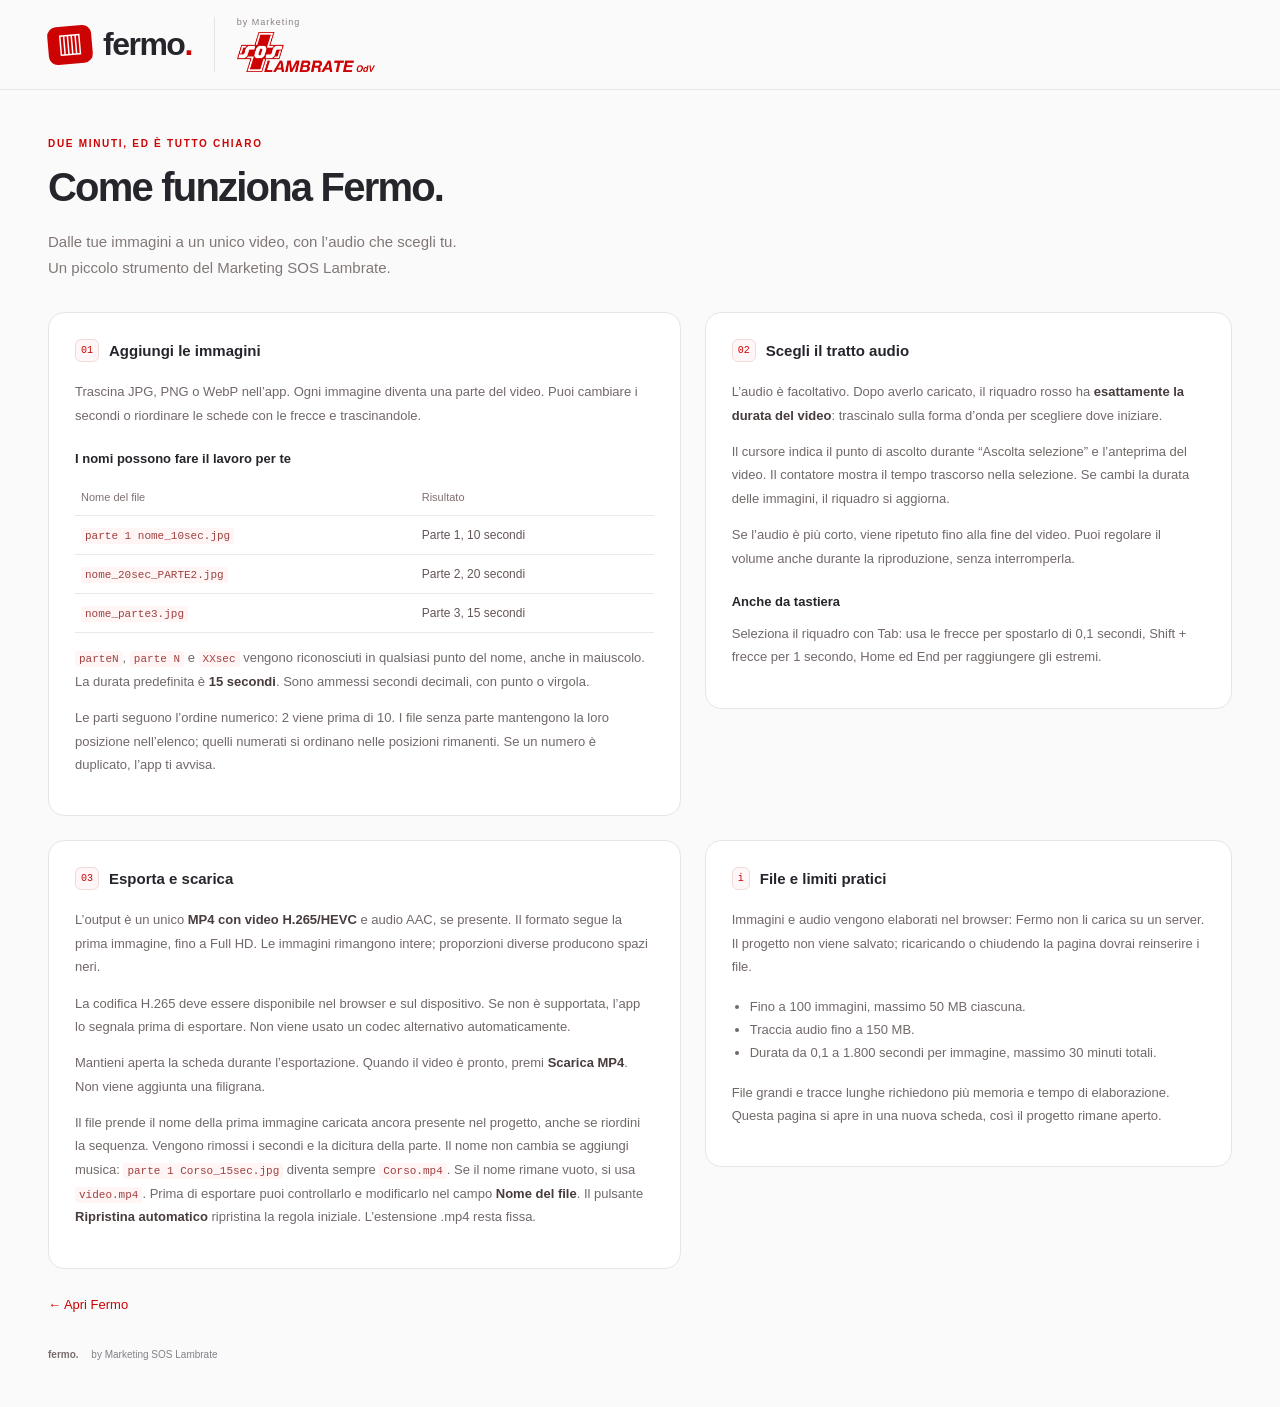
==== come-funziona.html @ 1b1147e3 "Add files via upload" ====
<!doctype html><html lang="it"><head><meta charset="utf-8"><meta name="viewport" content="width=device-width,initial-scale=1"><meta name="theme-color" content="#fafafa"><title>Come funziona — Fermo</title><link rel="stylesheet" href="style.css"></head><body><header><div class="brand-lockup"><a class="brand" href="./"><span class="brand-icon">▥</span> fermo<span class="brand-dot">.</span></a><div class="brand-credit"><span>by Marketing</span><img src="sos-lambrate.png" alt="SOS Lambrate OdV" width="138" height="40"></div></div></header>
<main class="guide-page"><div class="eyebrow">DUE MINUTI, ED È TUTTO CHIARO</div><h1>Come funziona Fermo.</h1><p class="guide-intro">Dalle tue immagini a un unico video, con l’audio che scegli tu.<br>Un piccolo strumento del Marketing SOS Lambrate.</p>
<div class="guide-grid">
<section class="panel"><h2><span class="step">01</span> Aggiungi le immagini</h2><p>Trascina JPG, PNG o WebP nell’app. Ogni immagine diventa una parte del video. Puoi cambiare i secondi o riordinare le schede con le frecce e trascinandole.</p><h3>I nomi possono fare il lavoro per te</h3><div class="guide-table"><table><thead><tr><th>Nome del file</th><th>Risultato</th></tr></thead><tbody><tr><td><code>parte 1 nome_10sec.jpg</code></td><td>Parte 1, 10 secondi</td></tr><tr><td><code>nome_20sec_PARTE2.jpg</code></td><td>Parte 2, 20 secondi</td></tr><tr><td><code>nome_parte3.jpg</code></td><td>Parte 3, 15 secondi</td></tr></tbody></table></div><p><code>parteN</code>, <code>parte N</code> e <code>XXsec</code> vengono riconosciuti in qualsiasi punto del nome, anche in maiuscolo. La durata predefinita è <strong>15 secondi</strong>. Sono ammessi secondi decimali, con punto o virgola.</p><p>Le parti seguono l’ordine numerico: 2 viene prima di 10. I file senza parte mantengono la loro posizione nell’elenco; quelli numerati si ordinano nelle posizioni rimanenti. Se un numero è duplicato, l’app ti avvisa.</p></section>
<section class="panel"><h2><span class="step">02</span> Scegli il tratto audio</h2><p>L’audio è facoltativo. Dopo averlo caricato, il riquadro rosso ha <strong>esattamente la durata del video</strong>: trascinalo sulla forma d’onda per scegliere dove iniziare.</p><p>Il cursore indica il punto di ascolto durante “Ascolta selezione” e l’anteprima del video. Il contatore mostra il tempo trascorso nella selezione. Se cambi la durata delle immagini, il riquadro si aggiorna.</p><p>Se l’audio è più corto, viene ripetuto fino alla fine del video. Puoi regolare il volume anche durante la riproduzione, senza interromperla.</p><h3>Anche da tastiera</h3><p>Seleziona il riquadro con Tab: usa le frecce per spostarlo di 0,1 secondi, Shift + frecce per 1 secondo, Home ed End per raggiungere gli estremi.</p></section>
<section class="panel"><h2><span class="step">03</span> Esporta e scarica</h2><p>L’output è un unico <strong>MP4 con video H.265/HEVC</strong> e audio AAC, se presente. Il formato segue la prima immagine, fino a Full HD. Le immagini rimangono intere; proporzioni diverse producono spazi neri.</p><p>La codifica H.265 deve essere disponibile nel browser e sul dispositivo. Se non è supportata, l’app lo segnala prima di esportare. Non viene usato un codec alternativo automaticamente.</p><p>Mantieni aperta la scheda durante l’esportazione. Quando il video è pronto, premi <strong>Scarica MP4</strong>. Non viene aggiunta una filigrana.</p><p>Il file prende il nome della prima immagine caricata ancora presente nel progetto, anche se riordini la sequenza. Vengono rimossi i secondi e la dicitura della parte. Il nome non cambia se aggiungi musica: <code>parte 1 Corso_15sec.jpg</code> diventa sempre <code>Corso.mp4</code>. Se il nome rimane vuoto, si usa <code>video.mp4</code>. Prima di esportare puoi controllarlo e modificarlo nel campo <strong>Nome del file</strong>. Il pulsante <strong>Ripristina automatico</strong> ripristina la regola iniziale. L’estensione .mp4 resta fissa.</p></section>
<section class="panel"><h2><span class="step">i</span> File e limiti pratici</h2><p>Immagini e audio vengono elaborati nel browser: Fermo non li carica su un server. Il progetto non viene salvato; ricaricando o chiudendo la pagina dovrai reinserire i file.</p><ul><li>Fino a 100 immagini, massimo 50 MB ciascuna.</li><li>Traccia audio fino a 150 MB.</li><li>Durata da 0,1 a 1.800 secondi per immagine, massimo 30 minuti totali.</li></ul><p>File grandi e tracce lunghe richiedono più memoria e tempo di elaborazione. Questa pagina si apre in una nuova scheda, così il progetto rimane aperto.</p></section>
</div><a class="guide-back" href="./">← Apri Fermo</a><footer><span>fermo. <span class="muted">by Marketing SOS Lambrate</span></span></footer></main></body></html>
---- style.css ----
:root{font-family:Inter,ui-sans-serif,-apple-system,BlinkMacSystemFont,"Segoe UI",sans-serif;color:#25252c;background:#fafafa;font-synthesis:none;--accent:#cd0303;--line:#e8e6e0;--muted:#818188}*{box-sizing:border-box}body{margin:0}button,input,select{font:inherit}button,a,label,input{ -webkit-tap-highlight-color:transparent}button,a,select{touch-action:manipulation}button{cursor:pointer}button:disabled{cursor:not-allowed;opacity:.4}button:focus-visible,a:focus-visible,input:focus-visible,select:focus-visible,label:focus-within{outline:3px solid #f8a0a0;outline-offset:3px}button{border:0}header{height:90px;max-width:1280px;margin:auto;padding:0 48px;display:flex;align-items:center;justify-content:space-between;border-bottom:1px solid var(--line)}.brand{display:flex;align-items:center;text-decoration:none;color:inherit;font-size:32px;font-weight:800;letter-spacing:-1.5px}.brand-icon{background:var(--accent);color:white;font-size:27px;padding:1px 9px 5px;border-radius:9px;margin-right:11px;transform:rotate(-5deg);letter-spacing:0}.brand-dot{color:var(--accent)}.private{font-size:12px;color:#66686c;display:flex;align-items:center;gap:8px}.private i,.live-dot{width:6px;height:6px;border-radius:100%;background:#6c9b7b}main{max-width:1280px;margin:auto;padding:48px}.intro{display:flex;justify-content:space-between;align-items:center;margin-bottom:36px}.eyebrow{font-size:10px;letter-spacing:1.7px;font-weight:700;color:var(--accent);margin-bottom:17px}h1{font-size:46px;line-height:1.08;letter-spacing:-1.8px;margin:0;font-weight:650}.intro p{font-size:14px;color:#797a80;margin:17px 0 0}.intro-note{display:flex;gap:18px;align-items:center;margin-right:8px}.intro-note span{background:#eeece7;border:1px solid #e3e0d8;border-radius:12px;padding:20px 15px;font:11px ui-monospace,monospace;transform:rotate(-7deg)}.intro-note span:last-child{background:#ffeded;color:var(--accent);border-color:#f7d1d1;transform:rotate(7deg)}.intro-note b{color:#aaa6b1;font-size:22px;font-weight:400}fieldset{border:0;margin:0;padding:0;min-width:0}.workspace{display:grid;grid-template-columns:1.2fr 1fr;gap:24px;align-items:start}.left-column{display:grid;gap:24px}.panel{background:#fff;border:1px solid var(--line);border-radius:16px;padding:26px}.section-head{display:flex;justify-content:space-between;align-items:center;margin-bottom:23px;gap:10px}h2{font-size:15px;font-weight:650;margin:0;display:flex;align-items:center;gap:10px}.step{font:10px ui-monospace,monospace;border:1px solid #f1dada;background:#fff7f7;border-radius:6px;color:var(--accent);padding:5px}.muted{color:var(--muted);font-size:11px}.dropzone{position:relative;min-height:176px;display:flex;flex-direction:column;justify-content:center;align-items:center;gap:9px;background:#fffafa;border:1.5px dashed #eacaca;border-radius:10px;cursor:pointer;text-align:center;padding:20px}.dropzone.over{background:#ffeded;border-color:var(--accent)}.upload-icon{font-size:28px;color:var(--accent);background:white;box-shadow:0 3px 9px #3200000a;border:1px solid #f4e4e4;border-radius:10px;line-height:38px;width:40px;margin-bottom:4px}.dropzone strong{font-size:13px;font-weight:600}.dropzone>span:last-of-type{font-size:11px;color:#86818f}.dropzone u{color:var(--accent);text-decoration:none}.dropzone input,.audio-upload input{position:absolute;inset:0;opacity:0;width:100%;height:100%;cursor:pointer}.rule{display:flex;gap:12px;font-size:11px;color:#85828d;line-height:1.75;margin:19px 0 0}.rule>span{color:var(--accent);font-size:19px}.rule b{color:#676171;font-weight:550}.rule code{font-size:10px;color:#916969}.rule small{font-size:10px}.tag{font-size:10px;background:#f4f3f0;color:#838086;padding:5px 8px;border-radius:5px}.audio-upload{position:relative;display:flex;align-items:center;gap:13px;padding:16px;border:1px solid var(--line);border-radius:9px;cursor:pointer}.audio-upload div{flex:1;min-width:0}.audio-upload strong{font-size:12px;font-weight:550;display:block;overflow:hidden;text-overflow:ellipsis;white-space:nowrap}.audio-upload small{font-size:10px;color:var(--muted);display:block;margin-top:5px}.music{font-size:25px;color:#aa8d8d}.preview-panel{position:sticky;top:24px}.stage{aspect-ratio:1.17;background:#f0efed;border:1px solid #e8e6e3;border-radius:8px;display:flex;justify-content:center;align-items:center;overflow:hidden}.stage canvas{max-width:100%;max-height:100%;width:auto;height:auto;object-fit:contain}.stage #placeholder{text-align:center;color:#929098}.frame-art{width:71px;height:88px;border:1px solid #d9cece;background:linear-gradient(150deg,#fffbfb,#f1dede);border-radius:9px;display:grid;place-items:center;margin:0 auto 21px;transform:rotate(-8deg);box-shadow:9px 6px 0 -1px #f7eeee,9px 6px 0 0 #e6d3d3}.frame-art span{font-size:32px;color:#c49a9a}.stage strong{font-size:12px;font-weight:500}.stage p{font-size:10px;margin:7px 0 0}.playback{display:flex;align-items:center;gap:11px;margin:18px 0 22px}.play-button{width:29px;height:29px;border-radius:50%;background:#fff0f0;color:var(--accent);font-size:10px;flex-shrink:0}.playback input{width:100%;min-width:20px}.playback span{font:10px ui-monospace,monospace;white-space:nowrap;color:#817b89}input[type=range]{accent-color:var(--accent);cursor:pointer;height:4px}select{width:100%;display:block;border:1px solid var(--line);background:#fff;padding:10px;border-radius:7px;margin-top:8px;font-size:12px;color:#48444e}.preview-settings>label{font-size:11px;color:#65616c}.output-info{display:flex;justify-content:space-between;font-size:10px;color:#939099;margin-top:10px}.footnote{font-size:10px;color:#929097;line-height:1.6;margin:11px 0 20px}.summary{border-top:1px solid var(--line);padding:20px 0;display:flex;align-items:center;justify-content:space-between;font-size:12px;color:#6c6772}.summary strong{font-size:21px;color:#37313e;font-weight:600}.primary{background:var(--accent);color:white;border:0;border-radius:8px;display:flex;justify-content:center;align-items:center;gap:12px;padding:14px 20px;font-size:13px;font-weight:550;text-decoration:none}.preview-panel .primary{width:100%;justify-content:space-between}.export-note{text-align:center;font-size:10px;color:#9b95a4;margin-bottom:0}footer{display:flex;justify-content:space-between;color:#99959d;margin-top:36px;font-size:10px;gap:12px}footer>span:first-child{font-weight:700;color:#796d6d}footer .muted{font-size:10px;font-weight:400;margin-left:10px}.sequence{display:grid;gap:9px;margin-top:18px}.sequence:empty{display:none}.clip{display:flex;align-items:center;gap:10px;border:1px solid var(--line);padding:10px;border-radius:9px;background:white}.clip.dragging{opacity:.4}.clip img{width:49px;height:55px;object-fit:contain;background:#f0efed;border-radius:4px}.clip-main{flex:1;min-width:0}.clip-name{display:block;font-size:11px;white-space:nowrap;text-overflow:ellipsis;overflow:hidden;font-weight:550}.clip-meta{display:block;color:var(--muted);font-size:10px;margin-top:6px}.clip-duration{display:flex;align-items:center;gap:4px;font-size:10px;color:#837c8a}.clip-duration input{width:58px;padding:7px 4px 7px 8px;border:1px solid #e9e4e4;border-radius:5px;color:#554444;font-size:12px}.clip-actions{display:flex;flex-direction:column;gap:1px}.clip-actions button{color:#928282;background:transparent;font-size:12px;padding:2px 5px}.list-tools{font-size:10px;color:#96909c;display:flex;justify-content:space-between;align-items:center;gap:10px;margin-top:15px}.text-button{font-size:10px;color:var(--accent);background:none;padding:4px 0;white-space:nowrap}.warning{font-size:11px;background:#fff5df;color:#8a611c;padding:10px;border-radius:6px;margin-top:12px}.wave-wrap{position:relative;margin-top:22px;background:#faf5f5;border-radius:7px;overflow:hidden;height:70px}.wave-wrap canvas{width:100%;height:100%}#waveSelection{position:absolute;top:0;bottom:0;background:#cd030314;border-left:2px solid var(--accent);border-right:2px solid var(--accent);pointer-events:none}.trim-sliders{display:flex;gap:18px;margin:12px 0 16px}.trim-sliders label{flex:1;font-size:10px;color:#8d7474;display:flex;align-items:center;gap:6px}.trim-sliders input{width:100%;min-width:0}.trim-values{display:flex;gap:13px;align-items:center}.trim-values>label{font-size:9px;color:#9e9292;letter-spacing:1px;flex:1}.trim-values label>div{display:flex;align-items:center;border:1px solid var(--line);border-radius:6px;padding:7px;font-size:11px;color:#9e9292;margin-top:5px}.trim-values input{width:100%;min-width:35px;border:0;font-size:12px;color:#554444;outline:none}.trim-values>span{color:#b8a5a5}.secondary{background:#fff0f0;color:var(--accent);border-radius:6px;padding:10px 12px;font-size:11px}.trim-values .secondary{align-self:end;min-height:34px}.audio-options{display:flex;justify-content:space-between;gap:10px;margin-top:18px;font-size:10px;color:#877575;align-items:center}.audio-options label{display:flex;align-items:center;gap:5px}.audio-options input[type=checkbox]{accent-color:var(--accent)}.audio-options input[type=range]{width:65px}.audio-footer{display:flex;justify-content:space-between;gap:10px;align-items:center;margin-top:12px;font-size:10px;color:#938383;line-height:1.5}.progress-panel,.result{margin-top:24px;border-radius:12px;padding:22px;background:#fff0f0;color:#8d2828}.progress-panel>div{display:flex;justify-content:space-between;align-items:center;font-size:13px}.progress-panel progress{width:100%;accent-color:var(--accent);height:7px;margin:17px 0}.progress-panel small{font-size:11px}.result{display:flex;align-items:center;gap:15px}.result>div{flex:1}.result strong{display:block;font-size:15px}.result span:not(.success-icon){display:block;font-size:11px;margin-top:5px}.success-icon{font-size:25px}.result .primary{font-size:12px}#message{padding:13px 17px;background:#fff1d9;border:1px solid #f1dfbc;border-radius:9px;font-size:12px;line-height:1.5;margin-bottom:20px}[hidden]{display:none!important}@media(min-width:1450px){main{padding-top:56px}.stage{aspect-ratio:1.15}}@media(max-width:850px){header{padding:0 24px;height:75px}main{padding:30px 24px}.workspace{grid-template-columns:1fr}.preview-panel{position:static}.stage{max-height:420px}.intro-note{display:none}h1{font-size:38px}.intro{margin-bottom:28px}.panel{padding:22px}footer{flex-wrap:wrap}.private{font-size:10px}}@media(max-width:440px){main{padding:27px 16px}header{padding:0 18px}.panel{padding:17px}.trim-values{gap:7px}.trim-values .secondary{padding:10px 7px;font-size:10px}.audio-options{flex-wrap:wrap}.result{flex-wrap:wrap}.result a{width:100%}.list-tools{flex-wrap:wrap}.clip{gap:6px}.intro p{line-height:1.6}.section-head>.muted{font-size:10px}}

.brand-lockup{display:flex;align-items:center;gap:22px}.brand-credit{border-left:1px solid #e5e5e5;padding-left:22px;display:flex;flex-direction:column;gap:5px}.brand-credit>span{font-size:9px;color:#898080;letter-spacing:1px}.brand-credit img{width:138px;height:40px;object-fit:contain;object-position:left center}.audio-window-heading{display:flex;align-items:center;justify-content:space-between;margin-top:23px;font-size:12px;color:#625757}.audio-window-heading strong{background:#fff0f0;color:var(--accent);padding:6px 9px;border-radius:6px;font-size:12px}.window-instructions{font-size:11px;line-height:1.6;color:#918181;margin:10px 0 0}.wave-wrap{height:104px;margin-top:15px;padding-top:27px}.wave-wrap canvas{height:77px}.wave-labels{display:flex;justify-content:space-between;font:10px ui-monospace,monospace;color:#a18c8c;margin-top:6px}#waveSelection{border:2px solid var(--accent);border-radius:6px;pointer-events:auto;cursor:grab;touch-action:none;user-select:none;min-width:5px;overflow:hidden}#waveSelection.dragging{cursor:grabbing}#waveSelection[aria-disabled=true]{cursor:default;opacity:.65}#windowGrip{position:absolute;top:0;left:0;right:0;background:var(--accent);color:white;font-size:11px;line-height:24px;text-align:center;white-space:nowrap;font-weight:600}.audio-window-controls{display:flex;align-items:center;justify-content:space-between;gap:8px;margin-top:17px}.audio-window-controls>span{font:11px ui-monospace,monospace;color:#896b6b}.fixed-duration{font-size:10px;color:#a18282}.codec-note{font-size:10px;line-height:1.5;color:#9c9292;margin-top:-10px;margin-bottom:20px}.preview-settings .output-info{font-size:11px}.preview-settings .output-info span:last-child{color:var(--accent)}
@media(max-width:560px){header{height:86px}.brand-lockup{gap:12px}.brand-credit{padding-left:12px}.brand-credit img{width:100px;height:29px}.brand-credit>span{font-size:8px}.brand{font-size:27px}.brand-icon{font-size:22px;padding:1px 7px 4px;margin-right:7px}.private{max-width:85px;line-height:1.5;font-size:9px}.private i{flex-shrink:0}}

.audio-playhead{position:absolute;top:25px;bottom:0;width:2px;background:#29232a;z-index:4;pointer-events:none;transform:translateX(-1px);box-shadow:0 0 0 1px #ffffffb3}.audio-playhead>span{position:absolute;top:-3px;left:-4px;width:10px;height:10px;background:#29232a;clip-path:polygon(0 0,100% 0,100% 45%,50% 100%,0 45%)}.audio-time-info{display:flex;flex-direction:column;gap:7px;min-width:0}.audio-time-info>#selectedInterval{font:10px ui-monospace,monospace;color:#9b8484}.audio-position{display:flex;align-items:center;gap:6px;font:12px ui-monospace,monospace;font-weight:600;color:#3f3333}.audio-position i{display:inline-block;width:6px;height:6px;background:var(--accent);border-radius:50%}footer nav a{color:var(--accent);text-decoration:none;font-size:11px}footer nav a:hover{text-decoration:underline}.guide-page{padding-top:48px}.guide-page h1{font-size:40px}.guide-intro{color:#827777;font-size:15px;line-height:1.7;margin:20px 0 32px}.guide-grid{display:grid;grid-template-columns:1.2fr 1fr;gap:24px;align-items:start}.guide-grid p,.guide-grid li{font-size:13px;line-height:1.8;color:#726868}.guide-grid h2{margin-bottom:18px}.guide-grid h3{font-size:13px;font-weight:600;margin-top:24px}.guide-grid code{font-size:11px;background:#fff5f5;color:#9e4040;padding:2px 4px;border-radius:3px}.guide-grid strong{color:#483c3c;font-weight:600}.guide-table{overflow:auto}table{border-collapse:collapse;width:100%;font-size:12px}th{text-align:left;color:#807070;font-size:11px;font-weight:500}td,th{padding:12px 6px;border-bottom:1px solid #eee7e7}td{white-space:nowrap;color:#655555}.guide-back{display:inline-block;margin-top:28px;color:var(--accent);font-size:13px;text-decoration:none}.guide-grid ul{padding-left:18px}@media(max-width:850px){.guide-grid{grid-template-columns:1fr}.guide-page h1{font-size:32px}}

.filename-editor{margin:0 0 18px}.filename-heading{display:flex;align-items:center;justify-content:space-between;gap:10px;margin-bottom:7px}.filename-heading label{font-size:11px;color:#6f6262}.filename-heading button{font-size:10px}.filename-input{display:flex;align-items:center;border:1px solid #e9dfdf;border-radius:7px;overflow:hidden;background:white}.filename-input:focus-within{outline:2px solid #f3c1c1;outline-offset:2px}.filename-input input{flex:1;min-width:0;width:100%;border:0;background:transparent;padding:11px 10px;color:#463838;font-size:12px;outline:none}.filename-input>span{font:11px ui-monospace,monospace;color:#a38989;padding:11px 10px;background:#fff8f8;border-left:1px solid #f0e5e5}.filename-editor p{font-size:10px;color:#a18b8b;line-height:1.5;margin:7px 0 0}#resultFilename{overflow-wrap:anywhere}
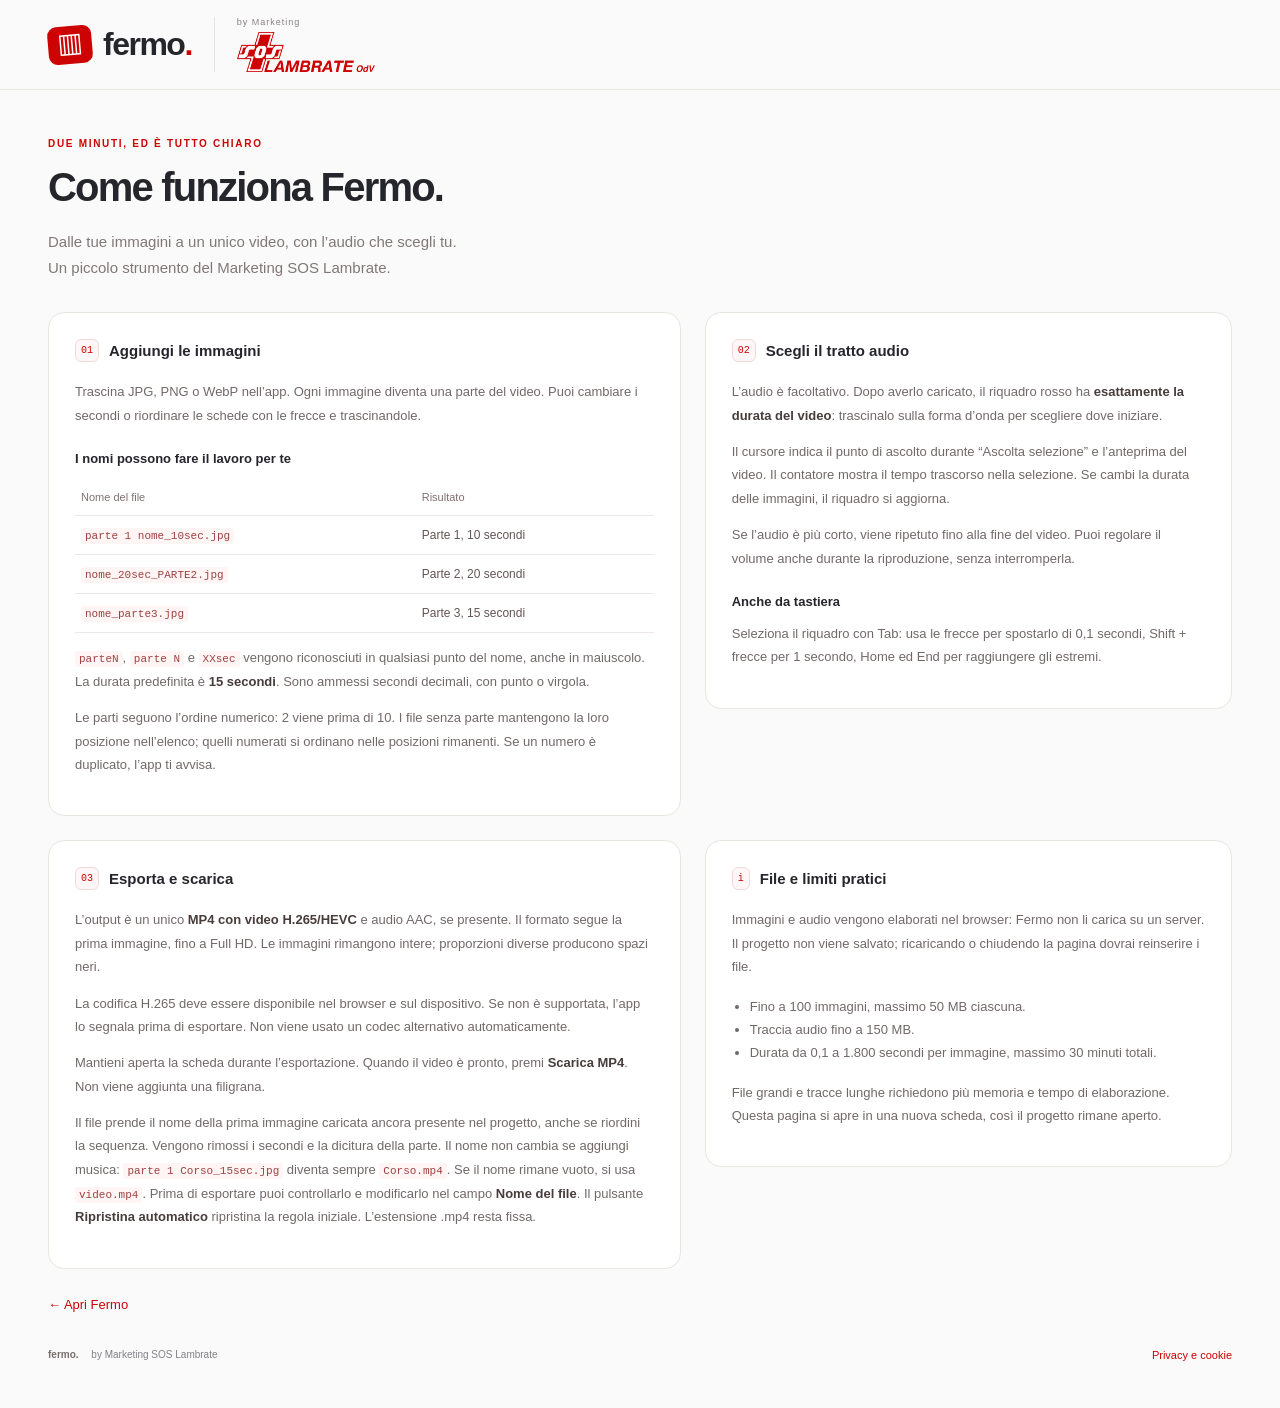
==== commit 49e5181c: "Privacy update" ====
--- a/come-funziona.html
+++ b/come-funziona.html
@@ -5,4 +5,4 @@
 <section class="panel"><h2><span class="step">02</span> Scegli il tratto audio</h2><p>L’audio è facoltativo. Dopo averlo caricato, il riquadro rosso ha <strong>esattamente la durata del video</strong>: trascinalo sulla forma d’onda per scegliere dove iniziare.</p><p>Il cursore indica il punto di ascolto durante “Ascolta selezione” e l’anteprima del video. Il contatore mostra il tempo trascorso nella selezione. Se cambi la durata delle immagini, il riquadro si aggiorna.</p><p>Se l’audio è più corto, viene ripetuto fino alla fine del video. Puoi regolare il volume anche durante la riproduzione, senza interromperla.</p><h3>Anche da tastiera</h3><p>Seleziona il riquadro con Tab: usa le frecce per spostarlo di 0,1 secondi, Shift + frecce per 1 secondo, Home ed End per raggiungere gli estremi.</p></section>
 <section class="panel"><h2><span class="step">03</span> Esporta e scarica</h2><p>L’output è un unico <strong>MP4 con video H.265/HEVC</strong> e audio AAC, se presente. Il formato segue la prima immagine, fino a Full HD. Le immagini rimangono intere; proporzioni diverse producono spazi neri.</p><p>La codifica H.265 deve essere disponibile nel browser e sul dispositivo. Se non è supportata, l’app lo segnala prima di esportare. Non viene usato un codec alternativo automaticamente.</p><p>Mantieni aperta la scheda durante l’esportazione. Quando il video è pronto, premi <strong>Scarica MP4</strong>. Non viene aggiunta una filigrana.</p><p>Il file prende il nome della prima immagine caricata ancora presente nel progetto, anche se riordini la sequenza. Vengono rimossi i secondi e la dicitura della parte. Il nome non cambia se aggiungi musica: <code>parte 1 Corso_15sec.jpg</code> diventa sempre <code>Corso.mp4</code>. Se il nome rimane vuoto, si usa <code>video.mp4</code>. Prima di esportare puoi controllarlo e modificarlo nel campo <strong>Nome del file</strong>. Il pulsante <strong>Ripristina automatico</strong> ripristina la regola iniziale. L’estensione .mp4 resta fissa.</p></section>
 <section class="panel"><h2><span class="step">i</span> File e limiti pratici</h2><p>Immagini e audio vengono elaborati nel browser: Fermo non li carica su un server. Il progetto non viene salvato; ricaricando o chiudendo la pagina dovrai reinserire i file.</p><ul><li>Fino a 100 immagini, massimo 50 MB ciascuna.</li><li>Traccia audio fino a 150 MB.</li><li>Durata da 0,1 a 1.800 secondi per immagine, massimo 30 minuti totali.</li></ul><p>File grandi e tracce lunghe richiedono più memoria e tempo di elaborazione. Questa pagina si apre in una nuova scheda, così il progetto rimane aperto.</p></section>
-</div><a class="guide-back" href="./">← Apri Fermo</a><footer><span>fermo. <span class="muted">by Marketing SOS Lambrate</span></span></footer></main></body></html>+</div><a class="guide-back" href="./">← Apri Fermo</a><footer><span>fermo. <span class="muted">by Marketing SOS Lambrate</span></span><nav aria-label="Informazioni"><a href="privacy.html" target="_blank" rel="noopener">Privacy e cookie</a></nav></footer></main></body></html>
